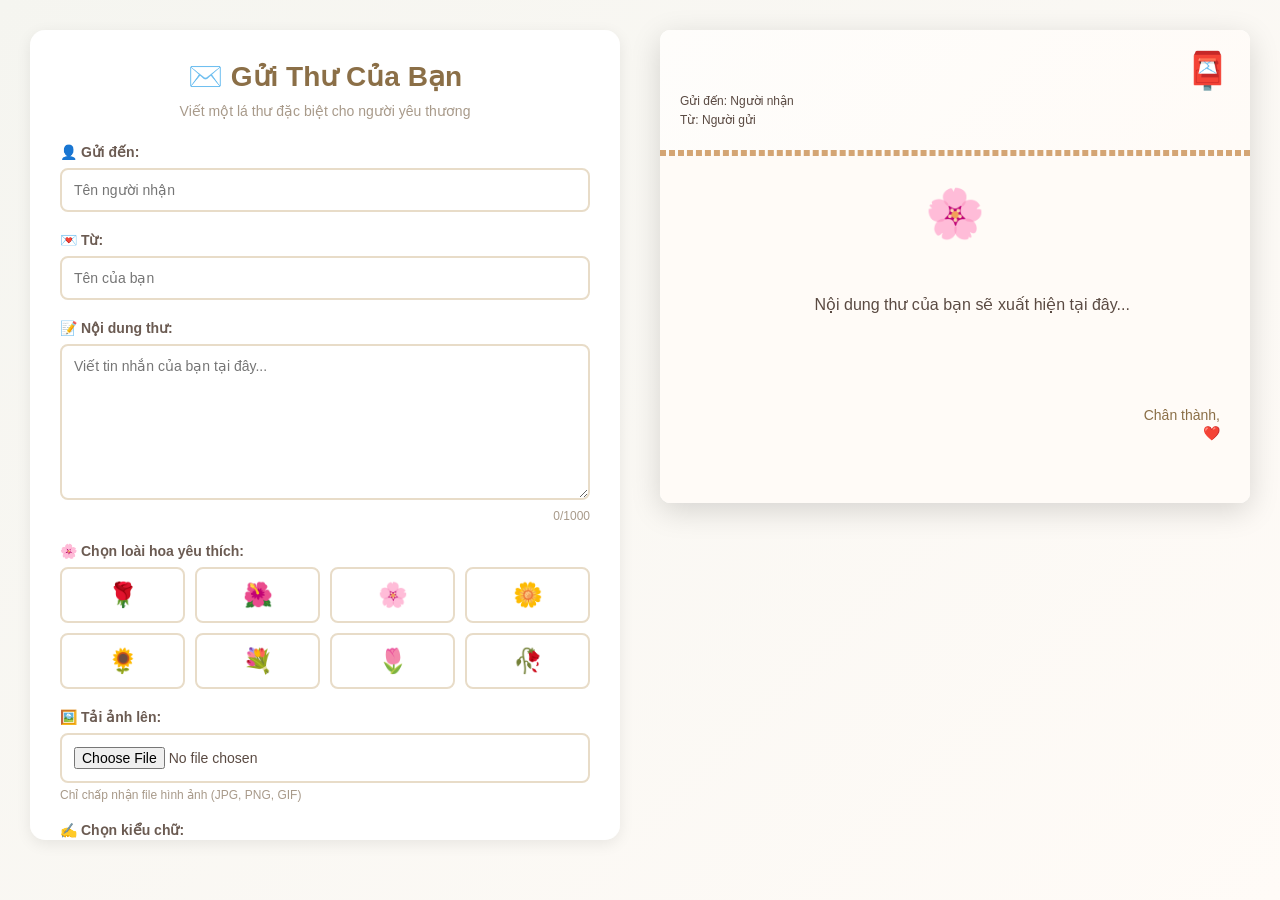
==== index.html @ f68bcab8 "Initial commit: Digital Stationery website with Google Sheets integration" ====
<!DOCTYPE html>
<html lang="vi">
<head>
    <meta charset="UTF-8">
    <meta name="viewport" content="width=device-width, initial-scale=1.0">
    <title>Digital Stationery - Viết Thư Online</title>
    
    <!-- Google Fonts -->
    <link href="https://fonts.googleapis.com/css2?family=Dancing+Script:wght@400;700&family=Playwrite+VN&family=Satisfy&family=Great+Vibes&family=Caveat:wght@400;700&display=swap" rel="stylesheet">
    
    <link rel="stylesheet" href="css/style.css">
</head>
<body>
    <div class="container">
        <!-- Cột trái: Form nhập liệu -->
        <div class="form-section">
            <div class="form-header">
                <h1>✉️ Gửi Thư Của Bạn</h1>
                <p>Viết một lá thư đặc biệt cho người yêu thương</p>
            </div>

            <form id="letterForm">
                <!-- TO -->
                <div class="form-group">
                    <label for="toField">👤 Gửi đến:</label>
                    <input type="text" id="toField" placeholder="Tên người nhận" maxlength="50">
                </div>

                <!-- FROM -->
                <div class="form-group">
                    <label for="fromField">💌 Từ:</label>
                    <input type="text" id="fromField" placeholder="Tên của bạn" maxlength="50">
                </div>

                <!-- MESSAGE -->
                <div class="form-group">
                    <label for="messageField">📝 Nội dung thư:</label>
                    <textarea id="messageField" placeholder="Viết tin nhắn của bạn tại đây..." maxlength="1000" rows="8"></textarea>
                    <span class="char-count"><span id="charCount">0</span>/1000</span>
                </div>

                <!-- PICK FLOWERS -->
                <div class="form-group">
                    <label for="flowerSelect">🌸 Chọn loài hoa yêu thích:</label>
                    <div class="flower-grid">
                        <button type="button" class="flower-btn" data-flower="🌹" title="Hoa hồng">🌹</button>
                        <button type="button" class="flower-btn" data-flower="🌺" title="Hoa phong cách">🌺</button>
                        <button type="button" class="flower-btn" data-flower="🌸" title="Hoa anh đào">🌸</button>
                        <button type="button" class="flower-btn" data-flower="🌼" title="Hoa hướng dương">🌼</button>
                        <button type="button" class="flower-btn" data-flower="🌻" title="Hoa cúc">🌻</button>
                        <button type="button" class="flower-btn" data-flower="💐" title="Bó hoa">💐</button>
                        <button type="button" class="flower-btn" data-flower="🌷" title="Hoa tulip">🌷</button>
                        <button type="button" class="flower-btn" data-flower="🥀" title="Hoa hồng héo">🥀</button>
                    </div>
                </div>

                <!-- PICK PICTURES -->
                <div class="form-group">
                    <label for="imageUpload">🖼️ Tải ảnh lên:</label>
                    <input type="file" id="imageUpload" accept="image/*">
                    <p class="file-hint">Chỉ chấp nhận file hình ảnh (JPG, PNG, GIF)</p>
                </div>

                <!-- SELECT HANDWRITING -->
                <div class="form-group">
                    <label for="fontSelect">✍️ Chọn kiểu chữ:</label>
                    <select id="fontSelect">
                        <option value="default">Chữ bình thường</option>
                        <option value="dancing">Dancing Script</option>
                        <option value="satisfy">Satisfy (Chữ tay)</option>
                        <option value="greatvibes">Great Vibes</option>
                        <option value="caveat">Caveat</option>
                        <option value="playwritevn">Playwrite VN</option>
                        <option value="georgia">Georgia (Cổ điển)</option>
                        <option value="cursive">Cursive (Nghệ thuật)</option>
                    </select>
                </div>

                <!-- SEND BUTTON -->
                <button type="submit" class="send-btn">💌 Gửi Thư</button>
            </form>
        </div>

        <!-- Cột phải: Live Preview -->
        <div class="preview-section">
            <div class="envelope-container">
                <!-- Phong bì -->
                <div class="envelope">
                    <div class="envelope-front">
                        <div class="envelope-stamp">📮</div>
                        <div class="envelope-address">
                            <p class="address-to">Gửi đến: <span id="previewTo">Người nhận</span></p>
                            <p class="address-from">Từ: <span id="previewFrom">Người gửi</span></p>
                        </div>
                    </div>
                    
                    <!-- Lá thư bên trong -->
                    <div class="letter">
                        <div class="letter-top">
                            <span class="letter-flower" id="previewFlower">🌸</span>
                        </div>
                        
                        <div class="letter-content" id="previewMessage">
                            Nội dung thư của bạn sẽ xuất hiện tại đây...
                        </div>
                        
                        <div class="letter-signature">
                            <p id="previewSigner">Chân thành,</p>
                            <p id="previewSignerName">❤️</p>
                        </div>
                        
                        <div class="letter-image-container">
                            <img id="previewImage" src="" alt="Ảnh đính kèm" style="display:none;">
                        </div>
                    </div>
                </div>
            </div>

            <!-- Success Message -->
            <div id="successMessage" class="success-message" style="display:none;">
                ✅ Thư của bạn đã được gửi vào hòm thư bí mật!
            </div>
        </div>
    </div>

    <script src="js/main.js"></script>
</body>
</html>
---- css/style.css ----
* {
    margin: 0;
    padding: 0;
    box-sizing: border-box;
}

body {
    font-family: 'Segoe UI', Tahoma, Geneva, Verdana, sans-serif;
    background: linear-gradient(135deg, #f5f5f0 0%, #fffbf7 100%);
    color: #5a4a42;
    min-height: 100vh;
    overflow-x: hidden;
}

.container {
    display: grid;
    grid-template-columns: 1fr 1fr;
    gap: 40px;
    padding: 30px;
    max-width: 1400px;
    margin: 0 auto;
    align-items: start;
}

/* ===== FORM SECTION ===== */
.form-section {
    padding: 30px;
    background: white;
    border-radius: 15px;
    box-shadow: 0 4px 15px rgba(0, 0, 0, 0.08);
    max-height: 90vh;
    overflow-y: auto;
}

.form-header {
    margin-bottom: 25px;
    text-align: center;
}

.form-header h1 {
    font-size: 28px;
    color: #8b6f47;
    margin-bottom: 10px;
}

.form-header p {
    color: #a89a8a;
    font-size: 14px;
}

.form-group {
    margin-bottom: 20px;
}

.form-group label {
    display: block;
    margin-bottom: 8px;
    font-weight: 600;
    color: #6b5b52;
    font-size: 14px;
}

.form-group input[type="text"],
.form-group input[type="file"],
.form-group textarea,
.form-group select {
    width: 100%;
    padding: 12px;
    border: 2px solid #e8dcc8;
    border-radius: 8px;
    font-family: inherit;
    font-size: 14px;
    color: #5a4a42;
    transition: border-color 0.3s ease;
}

.form-group input[type="text"]:focus,
.form-group textarea:focus,
.form-group select:focus {
    outline: none;
    border-color: #d4a574;
    background-color: #fffbf7;
}

.form-group textarea {
    resize: vertical;
    min-height: 120px;
    font-family: 'Segoe UI', sans-serif;
}

.char-count {
    font-size: 12px;
    color: #a89a8a;
    display: block;
    margin-top: 5px;
    text-align: right;
}

.file-hint {
    font-size: 12px;
    color: #a89a8a;
    margin-top: 5px;
}

/* ===== FLOWER GRID ===== */
.flower-grid {
    display: grid;
    grid-template-columns: repeat(4, 1fr);
    gap: 10px;
}

.flower-btn {
    padding: 12px;
    border: 2px solid #e8dcc8;
    background: white;
    border-radius: 8px;
    font-size: 24px;
    cursor: pointer;
    transition: all 0.3s ease;
}

.flower-btn:hover {
    border-color: #d4a574;
    background-color: #fff9f3;
    transform: scale(1.1);
}

.flower-btn.active {
    border-color: #d4a574;
    background-color: #f5e6d3;
    box-shadow: 0 2px 8px rgba(212, 165, 116, 0.3);
}

/* ===== SEND BUTTON ===== */
.send-btn {
    width: 100%;
    padding: 14px;
    background: linear-gradient(135deg, #d4a574 0%, #c89456 100%);
    color: white;
    border: none;
    border-radius: 8px;
    font-size: 16px;
    font-weight: 600;
    cursor: pointer;
    transition: all 0.3s ease;
    margin-top: 20px;
}

.send-btn:hover {
    transform: translateY(-2px);
    box-shadow: 0 6px 20px rgba(212, 165, 116, 0.4);
}

.send-btn:active {
    transform: translateY(0);
}

/* ===== PREVIEW SECTION ===== */
.preview-section {
    display: flex;
    flex-direction: column;
    align-items: center;
    justify-content: center;
    position: sticky;
    top: 30px;
}

.envelope-container {
    perspective: 1000px;
    width: 100%;
}

.envelope {
    background: white;
    border-radius: 10px;
    box-shadow: 0 8px 30px rgba(0, 0, 0, 0.15);
    overflow: hidden;
    transition: transform 0.3s ease;
}

.envelope:hover {
    transform: translateY(-5px);
}

/* ===== ENVELOPE FRONT ===== */
.envelope-front {
    background: linear-gradient(135deg, #fefdfb 0%, #fffbf7 100%);
    border-bottom: 3px dashed #d4a574;
    padding: 20px;
    min-height: 120px;
    display: flex;
    flex-direction: column;
    justify-content: space-between;
}

.envelope-stamp {
    align-self: flex-end;
    font-size: 36px;
    animation: float 3s ease-in-out infinite;
}

@keyframes float {
    0%, 100% { transform: translateY(0); }
    50% { transform: translateY(-5px); }
}

.envelope-address {
    font-size: 12px;
    color: #5a4a42;
    line-height: 1.6;
}

.address-to, .address-from {
    font-weight: 500;
}

/* ===== LETTER (NỘI DUNG INSIDE) ===== */
.letter {
    background: #fffbf7;
    padding: 30px;
    min-height: 350px;
    display: flex;
    flex-direction: column;
    gap: 20px;
    border-top: 3px dashed #d4a574;
}

.letter-top {
    text-align: center;
    font-size: 48px;
}

.letter-flower {
    display: inline-block;
    animation: rotate 4s linear infinite;
}

@keyframes rotate {
    0% { transform: rotate(0deg); }
    100% { transform: rotate(360deg); }
}

.letter-content {
    flex: 1;
    font-size: 16px;
    line-height: 1.8;
    color: #5a4a42;
    word-wrap: break-word;
    white-space: pre-wrap;
    font-family: 'Segoe UI', sans-serif;
    text-align: justify;
}

/* ===== FONT STYLES ===== */
.letter-content.dancing {
    font-family: 'Dancing Script', cursive;
    font-size: 18px;
}

.letter-content.satisfy {
    font-family: 'Satisfy', cursive;
    font-size: 20px;
    font-weight: 400;
}

.letter-content.greatvibes {
    font-family: 'Great Vibes', cursive;
    font-size: 22px;
}

.letter-content.caveat {
    font-family: 'Caveat', cursive;
    font-size: 20px;
    font-weight: 600;
}

.letter-content.playwritevn {
    font-family: 'Playwrite VN', cursive;
    font-size: 18px;
}

.letter-content.georgia {
    font-family: 'Georgia', serif;
    font-size: 17px;
    letter-spacing: 0.5px;
}

.letter-content.cursive {
    font-family: cursive;
    font-size: 19px;
    font-style: italic;
}

.letter-signature {
    text-align: right;
    font-size: 14px;
    color: #8b6f47;
    margin-top: 10px;
}

.letter-signature p {
    margin: 2px 0;
}

.letter-image-container {
    text-align: center;
    margin-top: 10px;
}

.letter-image-container img {
    max-width: 100%;
    max-height: 150px;
    border-radius: 5px;
    border: 2px solid #d4a574;
}

/* ===== SUCCESS MESSAGE ===== */
.success-message {
    margin-top: 20px;
    padding: 15px 20px;
    background: linear-gradient(135deg, #d4edda 0%, #c3e6cb 100%);
    color: #155724;
    border: 2px solid #c3e6cb;
    border-radius: 8px;
    font-weight: 600;
    text-align: center;
    animation: slideIn 0.5s ease;
}

@keyframes slideIn {
    from {
        opacity: 0;
        transform: translateY(-10px);
    }
    to {
        opacity: 1;
        transform: translateY(0);
    }
}

/* ===== RESPONSIVE DESIGN ===== */
@media (max-width: 1024px) {
    .container {
        grid-template-columns: 1fr;
        gap: 20px;
    }

    .preview-section {
        position: static;
        width: 100%;
    }

    .form-section {
        max-height: 100%;
    }
}

@media (max-width: 768px) {
    .container {
        padding: 15px;
        gap: 15px;
    }

    .form-section {
        padding: 20px;
    }

    .form-header h1 {
        font-size: 24px;
    }

    .flower-grid {
        grid-template-columns: repeat(4, 1fr);
    }

    .letter {
        padding: 20px;
        min-height: auto;
    }

    .letter-content {
        font-size: 14px;
    }

    .envelope-stamp {
        font-size: 28px;
    }
}

@media (max-width: 480px) {
    .container {
        padding: 10px;
    }

    .form-section,
    .letter {
        padding: 15px;
    }

    .form-header h1 {
        font-size: 20px;
    }

    .flower-grid {
        grid-template-columns: repeat(4, 1fr);
        gap: 8px;
    }

    .flower-btn {
        font-size: 18px;
        padding: 8px;
    }

    .letter-flower {
        font-size: 36px;
    }

    .letter-content {
        font-size: 12px;
        line-height: 1.6;
    }
}
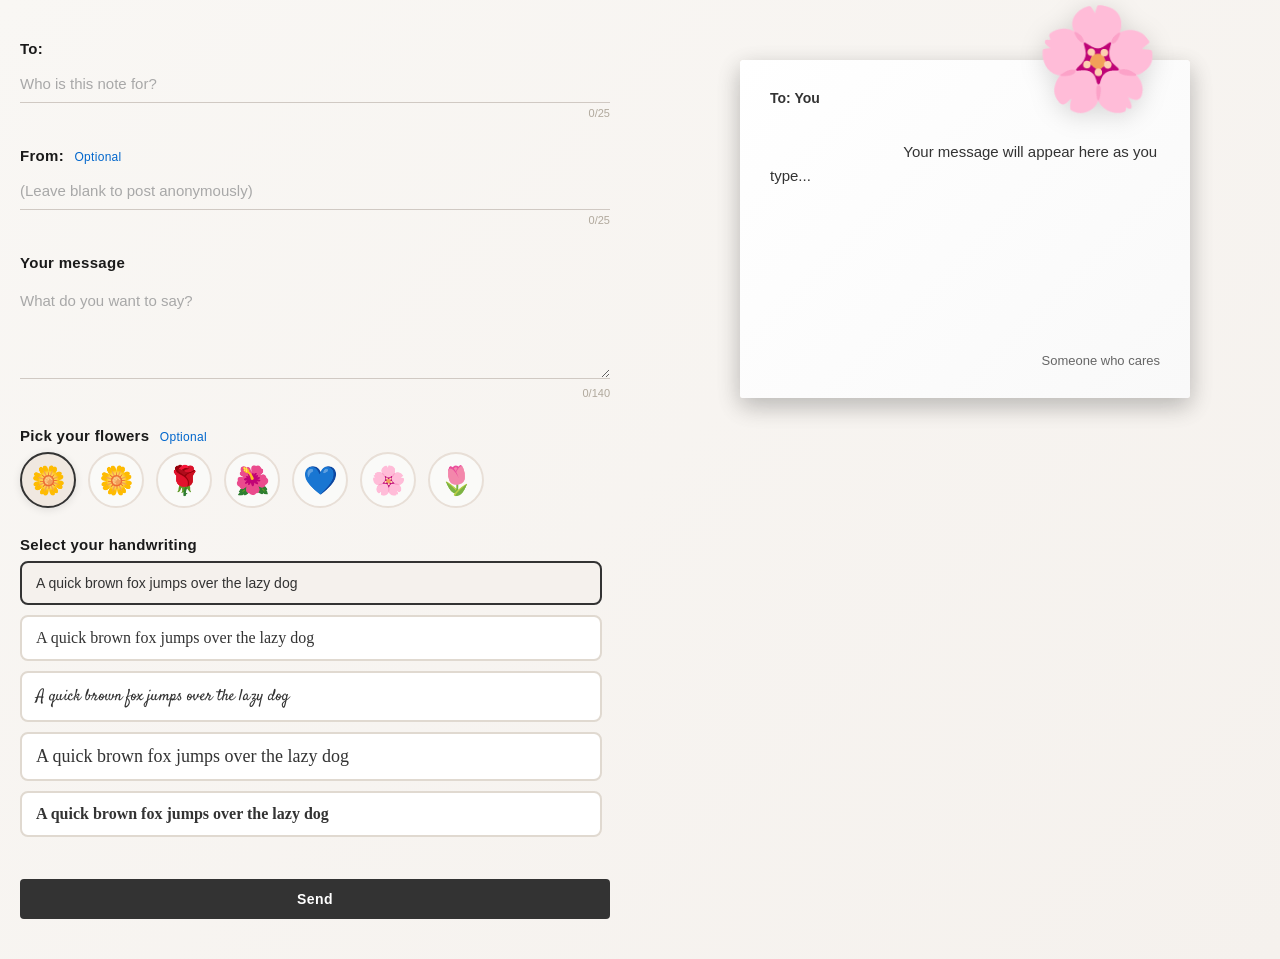
==== commit 3484af1d: "Redesign: Modern elegant letter writing interface with new layout" ====
--- a/index.html
+++ b/index.html
@@ -11,114 +11,113 @@
     <link rel="stylesheet" href="css/style.css">
 </head>
 <body>
-    <div class="container">
+    <div class="writing-container">
         <!-- Cột trái: Form nhập liệu -->
         <div class="form-section">
-            <div class="form-header">
-                <h1>✉️ Gửi Thư Của Bạn</h1>
-                <p>Viết một lá thư đặc biệt cho người yêu thương</p>
+            <!-- TO: Field -->
+            <div class="form-group">
+                <label class="label-text">To:</label>
+                <input type="text" class="input-field" id="toField" placeholder="Who is this note for?" maxlength="25">
+                <div class="char-counter">0/25</div>
             </div>
 
-            <form id="letterForm">
-                <!-- TO -->
-                <div class="form-group">
-                    <label for="toField">👤 Gửi đến:</label>
-                    <input type="text" id="toField" placeholder="Tên người nhận" maxlength="50">
+            <!-- FROM: Field (Optional) -->
+            <div class="form-group">
+                <label class="label-text">From: <span class="optional-tag">Optional</span></label>
+                <input type="text" class="input-field" id="fromField" placeholder="(Leave blank to post anonymously)" maxlength="25">
+                <div class="char-counter">0/25</div>
+            </div>
+
+            <!-- YOUR MESSAGE -->
+            <div class="form-group">
+                <label class="label-text">Your message</label>
+                <textarea class="textarea-field" id="messageField" placeholder="What do you want to say?" maxlength="140"></textarea>
+                <div class="char-counter">0/140</div>
+            </div>
+
+            <!-- PICK YOUR FLOWERS -->
+            <div class="form-group">
+                <label class="label-text">Pick your flowers <span class="optional-tag">Optional</span></label>
+                <div class="flower-picker">
+                    <button type="button" class="flower-option" data-flower="🌼" title="Yellow Flower">🌼</button>
+                    <button type="button" class="flower-option" data-flower="🌼" title="Yellow Flower 2">🌼</button>
+                    <button type="button" class="flower-option" data-flower="🌹" title="Red Flower">🌹</button>
+                    <button type="button" class="flower-option" data-flower="🌺" title="Orange Flower">🌺</button>
+                    <button type="button" class="flower-option" data-flower="💙" title="Blue Flower">💙</button>
+                    <button type="button" class="flower-option" data-flower="🌸" title="Pink Flower">🌸</button>
+                    <button type="button" class="flower-option" data-flower="🌷" title="Tulip">🌷</button>
                 </div>
+            </div>
 
-                <!-- FROM -->
-                <div class="form-group">
-                    <label for="fromField">💌 Từ:</label>
-                    <input type="text" id="fromField" placeholder="Tên của bạn" maxlength="50">
+            <!-- SELECT YOUR HANDWRITING -->
+            <div class="form-group">
+                <label class="label-text">Select your handwriting</label>
+                <input type="hidden" id="currentFont" value="normal">
+                <div class="handwriting-samples">
+                    <button type="button" class="handwriting-option" data-font="normal">
+                        <span class="sample normal">A quick brown fox jumps over the lazy dog</span>
+                    </button>
+                    <button type="button" class="handwriting-option" data-font="dancing">
+                        <span class="sample dancing">A quick brown fox jumps over the lazy dog</span>
+                    </button>
+                    <button type="button" class="handwriting-option" data-font="satisfy">
+                        <span class="sample satisfy">A quick brown fox jumps over the lazy dog</span>
+                    </button>
+                    <button type="button" class="handwriting-option" data-font="greatvibes">
+                        <span class="sample greatvibes">A quick brown fox jumps over the lazy dog</span>
+                    </button>
+                    <button type="button" class="handwriting-option" data-font="caveat">
+                        <span class="sample caveat">A quick brown fox jumps over the lazy dog</span>
+                    </button>
+                    <button type="button" class="handwriting-option" data-font="playwritevn">
+                        <span class="sample playwritevn">A quick brown fox jumps over the lazy dog</span>
+                    </button>
                 </div>
+            </div>
 
-                <!-- MESSAGE -->
-                <div class="form-group">
-                    <label for="messageField">📝 Nội dung thư:</label>
-                    <textarea id="messageField" placeholder="Viết tin nhắn của bạn tại đây..." maxlength="1000" rows="8"></textarea>
-                    <span class="char-count"><span id="charCount">0</span>/1000</span>
-                </div>
+            <!-- SEND BUTTON -->
+            <form id="letterForm" style="display: none;">
+                <input type="hidden" name="toField">
+                <input type="hidden" name="fromField">
+                <input type="hidden" name="messageField">
+                <input type="hidden" name="selectedFlower">
+            </form>
+            <button type="button" class="send-button" id="sendBtn">Send</button>
 
-                <!-- PICK FLOWERS -->
-                <div class="form-group">
-                    <label for="flowerSelect">🌸 Chọn loài hoa yêu thích:</label>
-                    <div class="flower-grid">
-                        <button type="button" class="flower-btn" data-flower="🌹" title="Hoa hồng">🌹</button>
-                        <button type="button" class="flower-btn" data-flower="🌺" title="Hoa phong cách">🌺</button>
-                        <button type="button" class="flower-btn" data-flower="🌸" title="Hoa anh đào">🌸</button>
-                        <button type="button" class="flower-btn" data-flower="🌼" title="Hoa hướng dương">🌼</button>
-                        <button type="button" class="flower-btn" data-flower="🌻" title="Hoa cúc">🌻</button>
-                        <button type="button" class="flower-btn" data-flower="💐" title="Bó hoa">💐</button>
-                        <button type="button" class="flower-btn" data-flower="🌷" title="Hoa tulip">🌷</button>
-                        <button type="button" class="flower-btn" data-flower="🥀" title="Hoa hồng héo">🥀</button>
-                    </div>
-                </div>
-
-                <!-- PICK PICTURES -->
-                <div class="form-group">
-                    <label for="imageUpload">🖼️ Tải ảnh lên:</label>
-                    <input type="file" id="imageUpload" accept="image/*">
-                    <p class="file-hint">Chỉ chấp nhận file hình ảnh (JPG, PNG, GIF)</p>
-                </div>
-
-                <!-- SELECT HANDWRITING -->
-                <div class="form-group">
-                    <label for="fontSelect">✍️ Chọn kiểu chữ:</label>
-                    <select id="fontSelect">
-                        <option value="default">Chữ bình thường</option>
-                        <option value="dancing">Dancing Script</option>
-                        <option value="satisfy">Satisfy (Chữ tay)</option>
-                        <option value="greatvibes">Great Vibes</option>
-                        <option value="caveat">Caveat</option>
-                        <option value="playwritevn">Playwrite VN</option>
-                        <option value="georgia">Georgia (Cổ điển)</option>
-                        <option value="cursive">Cursive (Nghệ thuật)</option>
-                    </select>
-                </div>
-
-                <!-- SEND BUTTON -->
-                <button type="submit" class="send-btn">💌 Gửi Thư</button>
-            </form>
+            <!-- Success Message -->
+            <div id="successMessage" class="success-popup" style="display:none;">
+                <div class="success-content">✅ Your letter has been sent!</div>
+            </div>
         </div>
 
         <!-- Cột phải: Live Preview -->
         <div class="preview-section">
-            <div class="envelope-container">
-                <!-- Phong bì -->
+            <div class="envelope-wrapper">
+                <div class="flowers-decoration" id="previewFlower">🌸</div>
+                
                 <div class="envelope">
+                    <!-- Letter Inside (White) -->
                     <div class="envelope-front">
-                        <div class="envelope-stamp">📮</div>
-                        <div class="envelope-address">
-                            <p class="address-to">Gửi đến: <span id="previewTo">Người nhận</span></p>
-                            <p class="address-from">Từ: <span id="previewFrom">Người gửi</span></p>
+                        <div class="letter-inside">
+                            <div class="letter-header">
+                                <span class="letter-to">To: <span id="previewTo">You</span></span>
+                            </div>
+                            
+                            <div class="letter-content normal" id="previewMessage">
+                                Your message will appear here as you type...
+                            </div>
+                            
+                            <div class="letter-footer">
+                                <span id="previewFrom">Someone who cares</span>
+                            </div>
                         </div>
                     </div>
                     
-                    <!-- Lá thư bên trong -->
-                    <div class="letter">
-                        <div class="letter-top">
-                            <span class="letter-flower" id="previewFlower">🌸</span>
-                        </div>
-                        
-                        <div class="letter-content" id="previewMessage">
-                            Nội dung thư của bạn sẽ xuất hiện tại đây...
-                        </div>
-                        
-                        <div class="letter-signature">
-                            <p id="previewSigner">Chân thành,</p>
-                            <p id="previewSignerName">❤️</p>
-                        </div>
-                        
-                        <div class="letter-image-container">
-                            <img id="previewImage" src="" alt="Ảnh đính kèm" style="display:none;">
-                        </div>
+                    <!-- Envelope Back (Tan) -->
+                    <div class="envelope-back">
+                        <div class="back-address">To:</div>
                     </div>
                 </div>
-            </div>
-
-            <!-- Success Message -->
-            <div id="successMessage" class="success-message" style="display:none;">
-                ✅ Thư của bạn đã được gửi vào hòm thư bí mật!
             </div>
         </div>
     </div>
--- a/css/style.css
+++ b/css/style.css
@@ -5,18 +5,17 @@
 }
 
 body {
-    font-family: 'Segoe UI', Tahoma, Geneva, Verdana, sans-serif;
-    background: linear-gradient(135deg, #f5f5f0 0%, #fffbf7 100%);
-    color: #5a4a42;
+    font-family: -apple-system, BlinkMacSystemFont, 'Segoe UI', 'Roboto', 'Oxygen', 'Ubuntu', 'Cantarell', sans-serif;
+    background: linear-gradient(135deg, #f9f7f4 0%, #f5f1ed 100%);
+    color: #333;
     min-height: 100vh;
-    overflow-x: hidden;
-}
-
-.container {
+    padding: 40px 20px;
+}
+
+.writing-container {
     display: grid;
     grid-template-columns: 1fr 1fr;
-    gap: 40px;
-    padding: 30px;
+    gap: 60px;
     max-width: 1400px;
     margin: 0 auto;
     align-items: start;
@@ -24,134 +23,203 @@
 
 /* ===== FORM SECTION ===== */
 .form-section {
-    padding: 30px;
-    background: white;
-    border-radius: 15px;
-    box-shadow: 0 4px 15px rgba(0, 0, 0, 0.08);
-    max-height: 90vh;
-    overflow-y: auto;
-}
-
-.form-header {
-    margin-bottom: 25px;
-    text-align: center;
-}
-
-.form-header h1 {
+    padding: 0;
+}
+
+.form-group {
+    margin-bottom: 28px;
+}
+
+.label-text {
+    display: block;
+    font-size: 15px;
+    font-weight: 600;
+    color: #1a1a1a;
+    margin-bottom: 8px;
+    letter-spacing: 0.3px;
+}
+
+.optional-tag {
+    font-size: 12px;
+    color: #0066cc;
+    font-weight: 400;
+    margin-left: 6px;
+}
+
+/* Input Fields */
+.input-field,
+.textarea-field {
+    width: 100%;
+    padding: 10px 0;
+    border: none;
+    border-bottom: 1px solid #d0c9c3;
+    font-family: inherit;
+    font-size: 15px;
+    color: #333;
+    background: transparent;
+    transition: border-color 0.3s ease;
+}
+
+.input-field::placeholder,
+.textarea-field::placeholder {
+    color: #a8a8a8;
+}
+
+.input-field:focus,
+.textarea-field:focus {
+    outline: none;
+    border-bottom-color: #666;
+}
+
+.textarea-field {
+    resize: vertical;
+    min-height: 100px;
+    padding: 10px 0;
+    font-size: 15px;
+    line-height: 1.6;
+}
+
+.char-counter {
+    font-size: 11px;
+    color: #b0a89c;
+    text-align: right;
+    margin-top: 4px;
+}
+
+/* Flower Picker */
+.flower-picker {
+    display: flex;
+    gap: 12px;
+    flex-wrap: wrap;
+}
+
+.flower-option {
+    width: 56px;
+    height: 56px;
+    border: 2px solid #e8dfd7;
+    background: #fafaf8;
+    border-radius: 50%;
     font-size: 28px;
-    color: #8b6f47;
-    margin-bottom: 10px;
-}
-
-.form-header p {
-    color: #a89a8a;
-    font-size: 14px;
-}
-
-.form-group {
-    margin-bottom: 20px;
-}
-
-.form-group label {
-    display: block;
-    margin-bottom: 8px;
-    font-weight: 600;
-    color: #6b5b52;
-    font-size: 14px;
-}
-
-.form-group input[type="text"],
-.form-group input[type="file"],
-.form-group textarea,
-.form-group select {
-    width: 100%;
-    padding: 12px;
-    border: 2px solid #e8dcc8;
-    border-radius: 8px;
-    font-family: inherit;
-    font-size: 14px;
-    color: #5a4a42;
-    transition: border-color 0.3s ease;
-}
-
-.form-group input[type="text"]:focus,
-.form-group textarea:focus,
-.form-group select:focus {
-    outline: none;
-    border-color: #d4a574;
-    background-color: #fffbf7;
-}
-
-.form-group textarea {
-    resize: vertical;
-    min-height: 120px;
-    font-family: 'Segoe UI', sans-serif;
-}
-
-.char-count {
-    font-size: 12px;
-    color: #a89a8a;
-    display: block;
-    margin-top: 5px;
-    text-align: right;
-}
-
-.file-hint {
-    font-size: 12px;
-    color: #a89a8a;
-    margin-top: 5px;
-}
-
-/* ===== FLOWER GRID ===== */
-.flower-grid {
-    display: grid;
-    grid-template-columns: repeat(4, 1fr);
-    gap: 10px;
-}
-
-.flower-btn {
-    padding: 12px;
-    border: 2px solid #e8dcc8;
-    background: white;
-    border-radius: 8px;
-    font-size: 24px;
     cursor: pointer;
     transition: all 0.3s ease;
-}
-
-.flower-btn:hover {
-    border-color: #d4a574;
-    background-color: #fff9f3;
+    display: flex;
+    align-items: center;
+    justify-content: center;
+    flex-shrink: 0;
+}
+
+.flower-option:hover {
+    border-color: #c9bfb5;
     transform: scale(1.1);
 }
 
-.flower-btn.active {
-    border-color: #d4a574;
-    background-color: #f5e6d3;
-    box-shadow: 0 2px 8px rgba(212, 165, 116, 0.3);
-}
-
-/* ===== SEND BUTTON ===== */
-.send-btn {
+.flower-option.active {
+    border-color: #333;
+    background: #f0e8e0;
+    box-shadow: 0 2px 8px rgba(0, 0, 0, 0.1);
+}
+
+/* Handwriting Samples */
+.handwriting-samples {
+    display: flex;
+    flex-direction: column;
+    gap: 10px;
+    max-height: 280px;
+    overflow-y: auto;
+    padding-right: 8px;
+}
+
+.handwriting-samples::-webkit-scrollbar {
+    width: 6px;
+}
+
+.handwriting-samples::-webkit-scrollbar-track {
+    background: transparent;
+}
+
+.handwriting-samples::-webkit-scrollbar-thumb {
+    background: #d0c9c3;
+    border-radius: 3px;
+}
+
+.handwriting-option {
+    padding: 12px 14px;
+    border: 2px solid #e0d9d0;
+    background: #fff;
+    border-radius: 8px;
+    cursor: pointer;
+    transition: all 0.3s ease;
+    text-align: left;
+}
+
+.handwriting-option:hover {
+    border-color: #c9bfb5;
+    background: #fafaf8;
+}
+
+.handwriting-option.active {
+    border: 2px solid #333;
+    background: #f5f1ed;
+}
+
+.sample {
+    display: block;
+    font-size: 14px;
+    color: #333;
+}
+
+.sample.normal {
+    font-family: -apple-system, BlinkMacSystemFont, 'Segoe UI', sans-serif;
+}
+
+.sample.dancing {
+    font-family: 'Dancing Script', cursive;
+    font-size: 16px;
+}
+
+.sample.satisfy {
+    font-family: 'Satisfy', cursive;
+    font-size: 16px;
+}
+
+.sample.greatvibes {
+    font-family: 'Great Vibes', cursive;
+    font-size: 18px;
+}
+
+.sample.caveat {
+    font-family: 'Caveat', cursive;
+    font-size: 16px;
+    font-weight: 600;
+}
+
+.sample.playwritevn {
+    font-family: 'Playwrite VN', cursive;
+    font-size: 15px;
+}
+
+/* Send Button */
+.send-button {
     width: 100%;
-    padding: 14px;
-    background: linear-gradient(135deg, #d4a574 0%, #c89456 100%);
+    padding: 12px 20px;
+    background: #333;
     color: white;
     border: none;
-    border-radius: 8px;
-    font-size: 16px;
+    border-radius: 4px;
+    font-size: 14px;
     font-weight: 600;
     cursor: pointer;
     transition: all 0.3s ease;
-    margin-top: 20px;
-}
-
-.send-btn:hover {
-    transform: translateY(-2px);
-    box-shadow: 0 6px 20px rgba(212, 165, 116, 0.4);
-}
-
-.send-btn:active {
+    letter-spacing: 0.5px;
+    margin-top: 10px;
+}
+
+.send-button:hover {
+    background: #1a1a1a;
+    transform: translateY(-1px);
+}
+
+.send-button:active {
     transform: translateY(0);
 }
 
@@ -162,169 +230,168 @@
     align-items: center;
     justify-content: center;
     position: sticky;
-    top: 30px;
-}
-
-.envelope-container {
-    perspective: 1000px;
+    top: 40px;
+    padding: 20px;
+}
+
+.envelope-wrapper {
     width: 100%;
+    max-width: 450px;
+    position: relative;
 }
 
 .envelope {
-    background: white;
-    border-radius: 10px;
-    box-shadow: 0 8px 30px rgba(0, 0, 0, 0.15);
-    overflow: hidden;
-    transition: transform 0.3s ease;
+    position: relative;
+    width: 100%;
+    aspect-ratio: 4/3;
+    transform-style: preserve-3d;
+    transition: transform 0.6s ease;
 }
 
 .envelope:hover {
-    transform: translateY(-5px);
-}
-
-/* ===== ENVELOPE FRONT ===== */
+    transform: translateY(-8px);
+}
+
+/* Letter Inside (White flap) */
 .envelope-front {
-    background: linear-gradient(135deg, #fefdfb 0%, #fffbf7 100%);
-    border-bottom: 3px dashed #d4a574;
-    padding: 20px;
-    min-height: 120px;
+    position: absolute;
+    width: 100%;
+    height: 100%;
+    background: linear-gradient(135deg, #ffffff 0%, #f9f9f9 100%);
+    border-radius: 2px;
+    padding: 30px;
     display: flex;
     flex-direction: column;
     justify-content: space-between;
-}
-
-.envelope-stamp {
-    align-self: flex-end;
-    font-size: 36px;
+    box-shadow: 0 8px 24px rgba(0, 0, 0, 0.12);
+    z-index: 2;
+}
+
+/* Flowers on top of letter */
+.flowers-decoration {
+    position: absolute;
+    top: -60px;
+    right: 30px;
+    font-size: 100px;
+    z-index: 10;
     animation: float 3s ease-in-out infinite;
+    filter: drop-shadow(0 4px 12px rgba(0, 0, 0, 0.15));
 }
 
 @keyframes float {
-    0%, 100% { transform: translateY(0); }
-    50% { transform: translateY(-5px); }
-}
-
-.envelope-address {
-    font-size: 12px;
-    color: #5a4a42;
-    line-height: 1.6;
-}
-
-.address-to, .address-from {
-    font-weight: 500;
-}
-
-/* ===== LETTER (NỘI DUNG INSIDE) ===== */
-.letter {
-    background: #fffbf7;
-    padding: 30px;
-    min-height: 350px;
+    0%, 100% {
+        transform: translateY(0px);
+    }
+    50% {
+        transform: translateY(-20px);
+    }
+}
+
+/* Letter Content */
+.letter-inside {
     display: flex;
     flex-direction: column;
-    gap: 20px;
-    border-top: 3px dashed #d4a574;
-}
-
-.letter-top {
-    text-align: center;
-    font-size: 48px;
-}
-
-.letter-flower {
-    display: inline-block;
-    animation: rotate 4s linear infinite;
-}
-
-@keyframes rotate {
-    0% { transform: rotate(0deg); }
-    100% { transform: rotate(360deg); }
+    height: 100%;
+}
+
+.letter-header {
+    font-size: 14px;
+    color: #666;
+    margin-bottom: 10px;
+}
+
+.letter-to {
+    font-weight: 600;
+    color: #333;
 }
 
 .letter-content {
     flex: 1;
-    font-size: 16px;
-    line-height: 1.8;
-    color: #5a4a42;
+    font-size: 15px;
+    line-height: 1.6;
+    color: #333;
     word-wrap: break-word;
     white-space: pre-wrap;
-    font-family: 'Segoe UI', sans-serif;
-    text-align: justify;
-}
-
-/* ===== FONT STYLES ===== */
+    overflow: hidden;
+    display: -webkit-box;
+    -webkit-line-clamp: 6;
+    -webkit-box-orient: vertical;
+}
+
+.letter-content.normal {
+    font-family: -apple-system, BlinkMacSystemFont, 'Segoe UI', sans-serif;
+}
+
 .letter-content.dancing {
     font-family: 'Dancing Script', cursive;
-    font-size: 18px;
+    font-size: 16px;
 }
 
 .letter-content.satisfy {
     font-family: 'Satisfy', cursive;
-    font-size: 20px;
-    font-weight: 400;
+    font-size: 17px;
 }
 
 .letter-content.greatvibes {
     font-family: 'Great Vibes', cursive;
-    font-size: 22px;
+    font-size: 19px;
 }
 
 .letter-content.caveat {
     font-family: 'Caveat', cursive;
-    font-size: 20px;
+    font-size: 17px;
     font-weight: 600;
 }
 
 .letter-content.playwritevn {
     font-family: 'Playwrite VN', cursive;
-    font-size: 18px;
-}
-
-.letter-content.georgia {
-    font-family: 'Georgia', serif;
-    font-size: 17px;
-    letter-spacing: 0.5px;
-}
-
-.letter-content.cursive {
-    font-family: cursive;
-    font-size: 19px;
-    font-style: italic;
-}
-
-.letter-signature {
+    font-size: 16px;
+}
+
+.letter-footer {
     text-align: right;
+    font-size: 13px;
+    color: #666;
+    margin-top: 10px;
+}
+
+/* Envelope Back (Tan color) */
+.envelope-back {
+    position: absolute;
+    width: 100%;
+    height: 100%;
+    background: linear-gradient(135deg, #d4c5b8 0%, #c9bfb5 100%);
+    border-radius: 2px;
+    padding: 30px;
+    display: flex;
+    align-items: center;
+    justify-content: center;
+    z-index: 1;
+    box-shadow: 0 8px 24px rgba(0, 0, 0, 0.15);
+}
+
+.back-address {
+    text-align: center;
+    font-size: 20px;
+    color: rgba(0, 0, 0, 0.3);
+    font-weight: 400;
+}
+
+/* Success Message */
+.success-popup {
+    margin-top: 24px;
+    padding: 16px 20px;
+    background: linear-gradient(135deg, #d4edda 0%, #c3e6cb 100%);
+    border: 2px solid #b1dfbb;
+    border-radius: 4px;
+    animation: slideIn 0.5s ease;
+}
+
+.success-content {
+    text-align: center;
+    color: #155724;
     font-size: 14px;
-    color: #8b6f47;
-    margin-top: 10px;
-}
-
-.letter-signature p {
-    margin: 2px 0;
-}
-
-.letter-image-container {
-    text-align: center;
-    margin-top: 10px;
-}
-
-.letter-image-container img {
-    max-width: 100%;
-    max-height: 150px;
-    border-radius: 5px;
-    border: 2px solid #d4a574;
-}
-
-/* ===== SUCCESS MESSAGE ===== */
-.success-message {
-    margin-top: 20px;
-    padding: 15px 20px;
-    background: linear-gradient(135deg, #d4edda 0%, #c3e6cb 100%);
-    color: #155724;
-    border: 2px solid #c3e6cb;
-    border-radius: 8px;
-    font-weight: 600;
-    text-align: center;
-    animation: slideIn 0.5s ease;
+    font-weight: 500;
 }
 
 @keyframes slideIn {
@@ -340,83 +407,113 @@
 
 /* ===== RESPONSIVE DESIGN ===== */
 @media (max-width: 1024px) {
-    .container {
+    .writing-container {
+        grid-template-columns: 1fr;
+        gap: 40px;
+    }
+
+    .preview-section {
+        position: static;
+    }
+
+    .envelope-wrapper {
+        max-width: 100%;
+    }
+}
+
+@media (max-width: 768px) {
+    .writing-container {
+        gap: 30px;
+        padding: 0 16px;
+    }
+
+    .envelope-front,
+    .envelope-back {
+        padding: 20px;
+    }
+
+    .flowers-decoration {
+        font-size: 70px;
+        top: -50px;
+        right: 20px;
+    }
+
+    .letter-content {
+        font-size: 14px;
+        -webkit-line-clamp: 5;
+    }
+
+    .form-group {
+        margin-bottom: 20px;
+    }
+
+    .handwriting-samples {
+        max-height: 240px;
+    }
+}
+
+@media (max-width: 480px) {
+    body {
+        padding: 20px 16px;
+    }
+
+    .writing-container {
         grid-template-columns: 1fr;
         gap: 20px;
     }
 
-    .preview-section {
-        position: static;
-        width: 100%;
-    }
-
-    .form-section {
-        max-height: 100%;
-    }
-}
-
-@media (max-width: 768px) {
-    .container {
-        padding: 15px;
-        gap: 15px;
-    }
-
-    .form-section {
-        padding: 20px;
-    }
-
-    .form-header h1 {
+    .label-text {
+        font-size: 14px;
+    }
+
+    .input-field,
+    .textarea-field {
+        font-size: 14px;
+    }
+
+    .textarea-field {
+        min-height: 80px;
+    }
+
+    .flower-picker {
+        gap: 10px;
+    }
+
+    .flower-option {
+        width: 48px;
+        height: 48px;
         font-size: 24px;
     }
 
-    .flower-grid {
-        grid-template-columns: repeat(4, 1fr);
-    }
-
-    .letter {
-        padding: 20px;
-        min-height: auto;
+    .handwriting-option {
+        padding: 10px 12px;
+    }
+
+    .sample {
+        font-size: 12px;
+    }
+
+    .envelope-front {
+        padding: 16px;
+    }
+
+    .letter-header {
+        font-size: 13px;
     }
 
     .letter-content {
-        font-size: 14px;
-    }
-
-    .envelope-stamp {
-        font-size: 28px;
-    }
-}
-
-@media (max-width: 480px) {
-    .container {
-        padding: 10px;
-    }
-
-    .form-section,
-    .letter {
-        padding: 15px;
-    }
-
-    .form-header h1 {
-        font-size: 20px;
-    }
-
-    .flower-grid {
-        grid-template-columns: repeat(4, 1fr);
-        gap: 8px;
-    }
-
-    .flower-btn {
-        font-size: 18px;
-        padding: 8px;
-    }
-
-    .letter-flower {
-        font-size: 36px;
-    }
-
-    .letter-content {
-        font-size: 12px;
-        line-height: 1.6;
-    }
-}+        font-size: 13px;
+        -webkit-line-clamp: 4;
+    }
+
+    .flowers-decoration {
+        font-size: 50px;
+        top: -40px;
+        right: 10px;
+    }
+
+    .send-button {
+        font-size: 13px;
+        padding: 10px 16px;
+    }
+}
